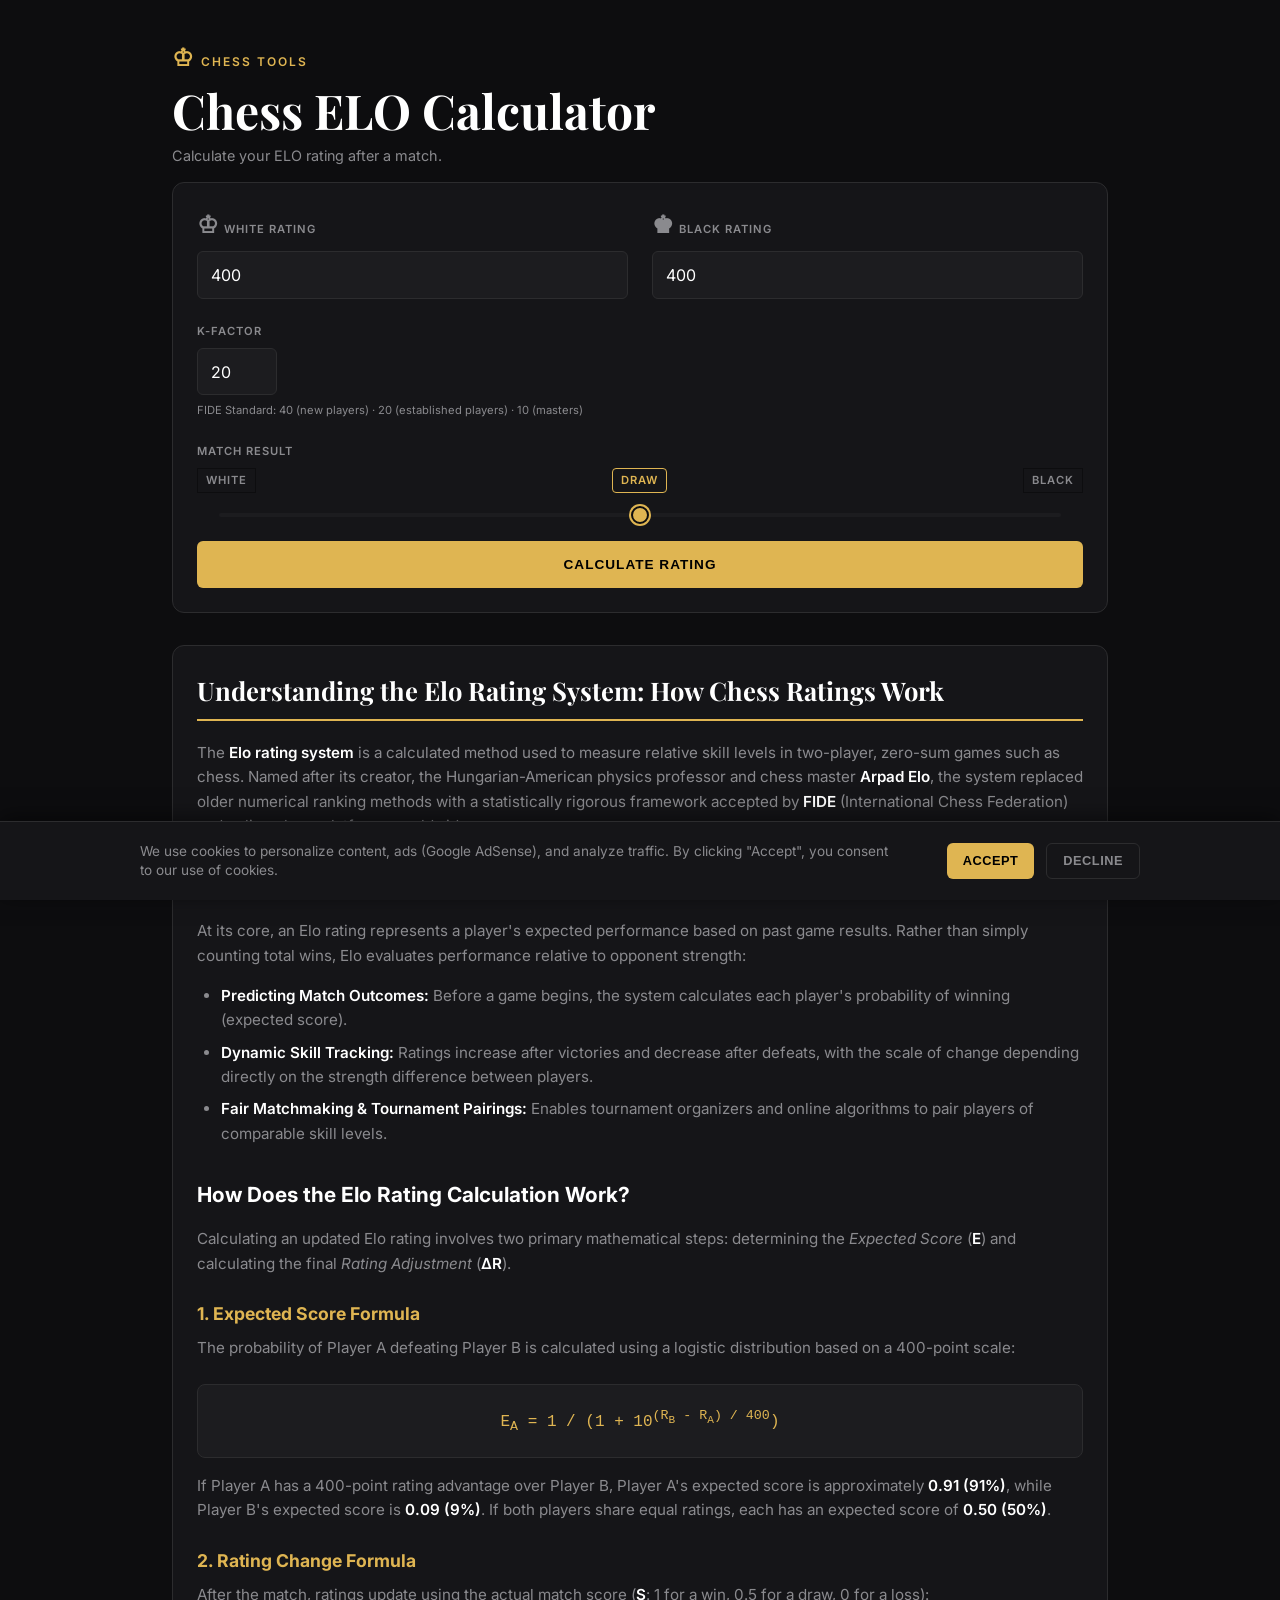
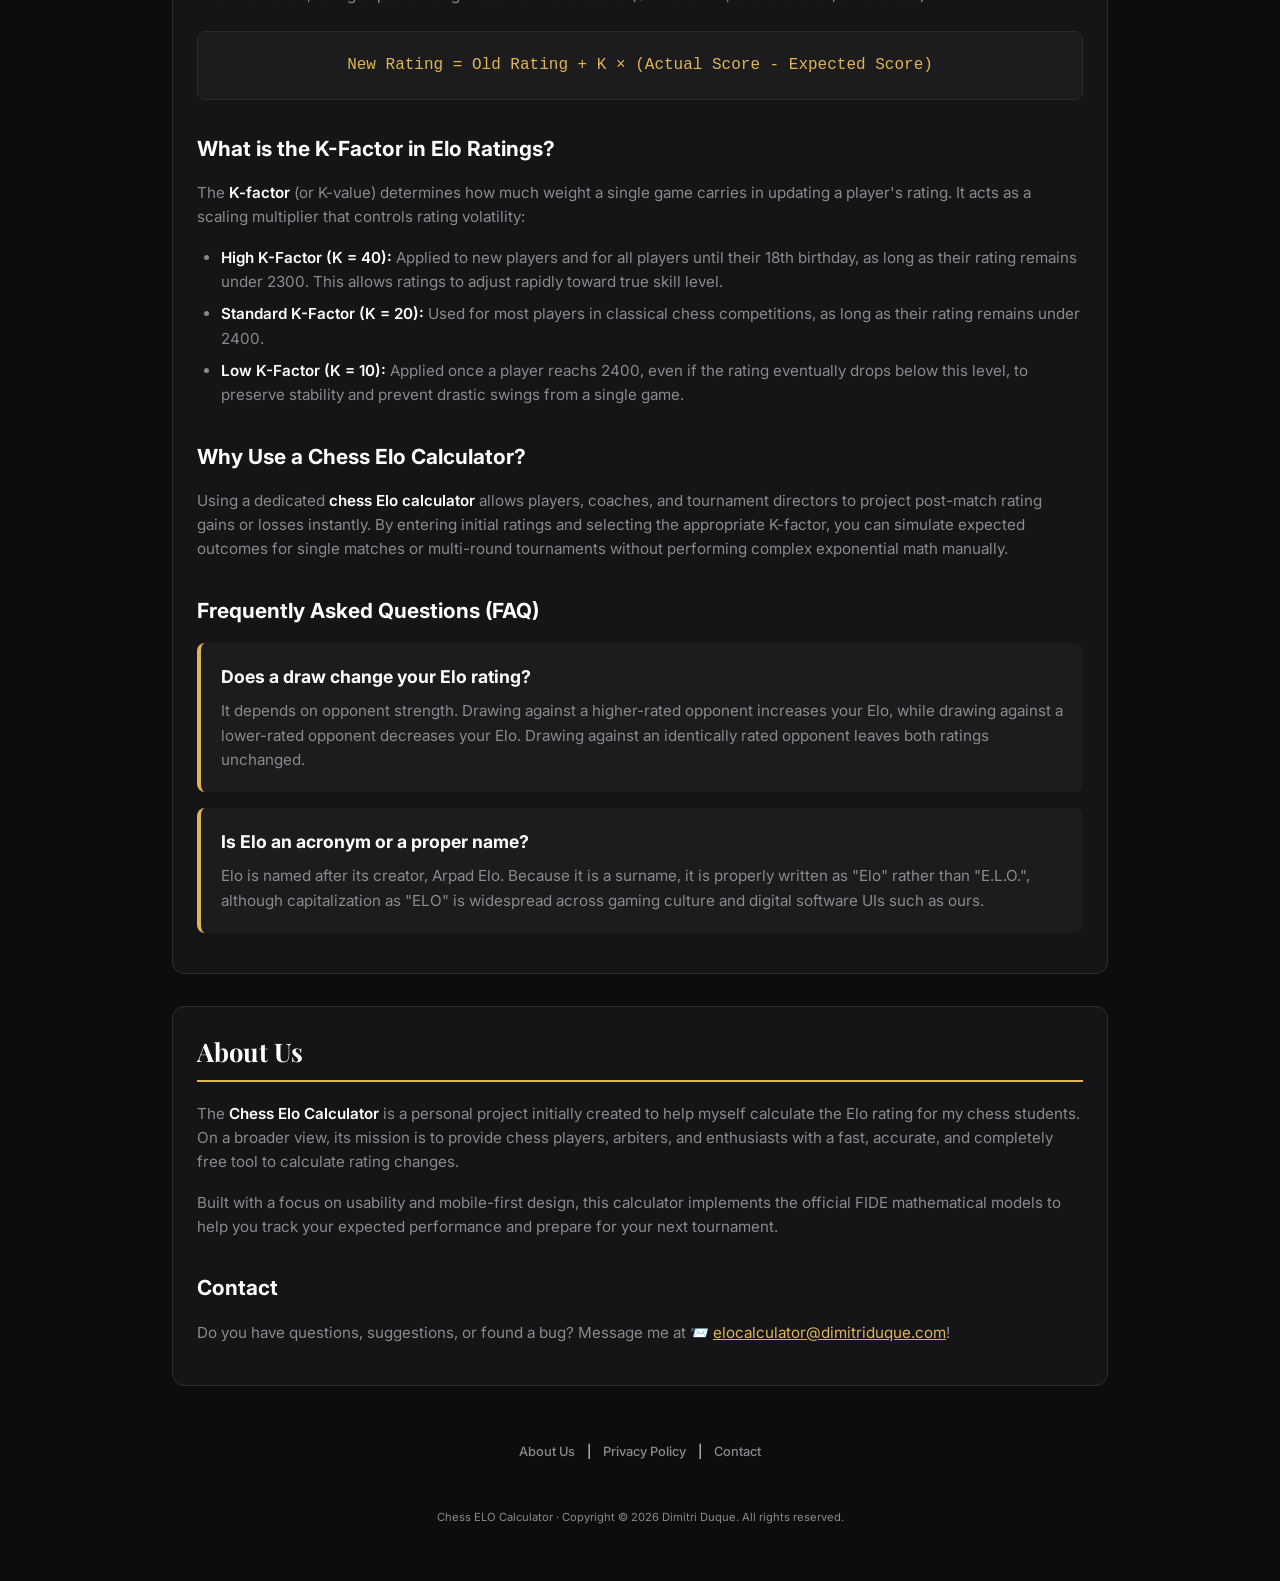
==== index.html @ 68e260f7 "Implementing icons." ====
<!DOCTYPE html>
<html lang="en">
<head>
    <!-- Google tag (gtag.js) -->
    <script async src="https://www.googletagmanager.com/gtag/js?id=G-EHJDP381RY"></script>
    <script>
    window.dataLayer = window.dataLayer || [];
    function gtag(){dataLayer.push(arguments);}
    gtag('js', new Date());

    gtag('config', 'G-EHJDP381RY');
    </script>
    <meta charset="UTF-8">
    <meta name="viewport" content="width=device-width, initial-scale=1.0">
    <meta name="theme-color" content="#dfb552">
    <!-- SEO Meta Tags -->
    <title>Chess Elo Calculator: Quickly Calculate Ratings & Expected Scores</title>
    <meta name="description" content="Calculate your chess Elo rating changes instantly. Simulate expected scores for White and Black using the FIDE K-factor formula. Fast, free, and mobile-friendly.">
    <meta name="keywords" content="elo calculator, chess elo calculator, chess rating calculator, fide elo calculator, k-factor calculator, expected score chess, arpad elo formula">
    <!-- JSON-LD Structured Data for SoftwareApplication -->
    <script type="application/ld+json">
        {
            "@context": "https://schema.org",
            "@type": "SoftwareApplication",
            "name": "Chess Elo Calculator",
            "operatingSystem": "Web, All",
            "applicationCategory": "WebApplication",
            "description": "Calculate your chess Elo rating changes instantly. Simulate expected scores for White and Black using the FIDE K-factor formula.",
            "offers": {
                "@type": "Offer",
                "price": "0.00",
                "priceCurrency": "USD"
            },
            "author": {
                "@type": "Person",
                "name": "Dimitri Duque"
            }
        }
    </script>
    <!-- Importando fontes para o design -->
    <link rel="preconnect" href="https://fonts.googleapis.com">
    <link rel="preconnect" href="https://fonts.gstatic.com" crossorigin>
    <link rel="icon" type="image/png" sizes="96x96" href="icons/favicon-96x96.png">
    <link rel="icon" href="icons/favicon.ico">
    <link rel="apple-touch-icon" href="icons/apple-touch-icon.png">
    <link rel="manifest" href="/manifest.json">
    <!-- Link para o CSS externo -->
    <link rel="stylesheet" href="style.css">
    <script async src="https://pagead2.googlesyndication.com/pagead/js/adsbygoogle.js?client=ca-pub-1993836042232687" crossorigin="anonymous"></script>
</head>
<body>

    <div class="page-wrapper">

        <div class="content-wrapper">
            <main class="main-content">
                <!-- Header Section -->
                <header class="page-header">
                    <p class="subtitle"><span class="chess-piece">♔</span> CHESS TOOLS</p>
                    <h1 class="title">Chess ELO Calculator</h1>
                    <p class="description">Calculate your ELO rating after a match.</p>
                </header>

                <!-- Calculator Form Card -->
                
                <form class="card calculator-card">
                    <div class="form-row ratings-row">
                        <div class="form-group">
                            <label for="white-rating"><span class="chess-piece">♔</span> WHITE RATING</label>
                            <input type="number" id="white-rating" value="400">
                        </div>
                        <div class="form-group">
                            <label for="black-rating"><span class="chess-piece">♚</span> BLACK RATING</label>
                            <input type="number" id="black-rating" value="400">
                        </div>
                    </div>

                    <div class="form-group k-factor-group">
                        <label for="k-factor">K-FACTOR</label>
                        <input type="number" id="k-factor" value="20" class="input-small">
                        <p class="helper-text">FIDE Standard: 40 (new players) · 20 (established players) · 10 (masters)</p>
                    </div>

                    <div class="form-group match-result-group">
                        <label>MATCH RESULT</label>
                        <div class="result-labels">
                            <span>WHITE</span>
                            <span class="active">DRAW</span>
                            <span>BLACK</span>
                        </div>
                        <!-- Range slider simulando os 3 estados (-1, 0, 1) -->
                        <input type="range" min="-1" max="1" value="0" class="result-slider" id="match-result">
                    </div>

                    <button type="submit" class="btn-calculate">CALCULATE RATING</button>
                </form>
                

                <!-- Results Card -->
                <section class="card results-card hidden">
                    <h2 class="card-title">RESULTS</h2>
                    
                    <div class="result-row white-result">
                        <span class="player-name"><span class="chess-piece">♔</span> White</span>
                        <span class="score-calc"></span>
                    </div>

                    <div class="result-row black-result">
                        <span class="player-name"><span class="chess-piece">♚</span> Black</span>
                        <span class="score-calc"></span>
                    </div>

                    <div class="results-footer">
                        
                    </div>
                </section>

                <section class="info" id="about-elo">
                    <h2>Understanding the Elo Rating System: How Chess Ratings Work</h2>
                    <p>
                        The <strong>Elo rating system</strong> is a calculated method used to measure relative skill levels in two-player, zero-sum games such as chess. Named after its creator, the Hungarian-American physics professor and chess master <strong>Arpad Elo</strong>, the system replaced older numerical ranking methods with a statistically rigorous framework accepted by <strong>FIDE</strong> (International Chess Federation) and online chess platforms worldwide.
                    </p>

                    <h3>What is the Elo Rating System Used For?</h3>
                    <p>
                        At its core, an Elo rating represents a player's expected performance based on past game results. Rather than simply counting total wins, Elo evaluates performance relative to opponent strength:
                    </p>
                    <ul>
                        <li><strong>Predicting Match Outcomes:</strong> Before a game begins, the system calculates each player's probability of winning (expected score).</li>
                        <li><strong>Dynamic Skill Tracking:</strong> Ratings increase after victories and decrease after defeats, with the scale of change depending directly on the strength difference between players.</li>
                        <li><strong>Fair Matchmaking & Tournament Pairings:</strong> Enables tournament organizers and online algorithms to pair players of comparable skill levels.</li>
                    </ul>

                    <h3>How Does the Elo Rating Calculation Work?</h3>
                    <p>
                        Calculating an updated Elo rating involves two primary mathematical steps: determining the <em>Expected Score</em> (<strong>E</strong>) and calculating the final <em>Rating Adjustment</em> (<strong>&Delta;R</strong>).
                    </p>
                    
                    <h4>1. Expected Score Formula</h4>
                    <p>
                        The probability of Player A defeating Player B is calculated using a logistic distribution based on a 400-point scale:
                    </p>
                    <p class="formula-block">
                        <code>E<sub>A</sub> = 1 / (1 + 10<sup>(R<sub>B</sub> - R<sub>A</sub>) / 400</sup>)</code>
                    </p>
                    <p>
                        If Player A has a 400-point rating advantage over Player B, Player A's expected score is approximately <strong>0.91 (91%)</strong>, while Player B's expected score is <strong>0.09 (9%)</strong>. If both players share equal ratings, each has an expected score of <strong>0.50 (50%)</strong>.
                    </p>

                    <h4>2. Rating Change Formula</h4>
                    <p>
                        After the match, ratings update using the actual match score (<strong>S</strong>: 1 for a win, 0.5 for a draw, 0 for a loss):
                    </p>
                    <p class="formula-block">
                        <code>New Rating = Old Rating + K &times; (Actual Score - Expected Score)</code>
                    </p>

                    <h3>What is the K-Factor in Elo Ratings?</h3>
                    <p>
                        The <strong>K-factor</strong> (or K-value) determines how much weight a single game carries in updating a player's rating. It acts as a scaling multiplier that controls rating volatility:
                    </p>
                    <ul>
                        <li><strong>High K-Factor (K = 40):</strong> Applied to new players and for all players until their 18th birthday, as long as their rating remains under 2300. This allows ratings to adjust rapidly toward true skill level.</li>
                        <li><strong>Standard K-Factor (K = 20):</strong> Used for most players in classical chess competitions, as long as their rating remains under 2400.</li>
                        <li><strong>Low K-Factor (K = 10):</strong> Applied once a player reachs 2400, even if the rating eventually drops below this level, to preserve stability and prevent drastic swings from a single game.</li>
                    </ul>

                    <h3>Why Use a Chess Elo Calculator?</h3>
                    <p>
                        Using a dedicated <strong>chess Elo calculator</strong> allows players, coaches, and tournament directors to project post-match rating gains or losses instantly. By entering initial ratings and selecting the appropriate K-factor, you can simulate expected outcomes for single matches or multi-round tournaments without performing complex exponential math manually.
                    </p>

                    <h3>Frequently Asked Questions (FAQ)</h3>
                    <div class="faq-item">
                        <h4>Does a draw change your Elo rating?</h4>
                        <p>
                        It depends on opponent strength. Drawing against a higher-rated opponent increases your Elo, while drawing against a lower-rated opponent decreases your Elo. Drawing against an identically rated opponent leaves both ratings unchanged.
                        </p>
                    </div>
                    <div class="faq-item">
                        <h4>Is Elo an acronym or a proper name?</h4>
                        <p>
                        Elo is named after its creator, Arpad Elo. Because it is a surname, it is properly written as "Elo" rather than "E.L.O.", although capitalization as "ELO" is widespread across gaming culture and digital software UIs such as ours.
                        </p>
                    </div>
                </section>

                <!-- About Us Section -->
                <section class="info" id="about-us">
                    <h2>About Us</h2>
                    <p>The <strong>Chess Elo Calculator</strong> is a personal project initially created to help myself calculate the Elo rating for my chess students. On a broader view, its mission is to provide chess players, arbiters, and enthusiasts with a fast, accurate, and completely free tool to calculate rating changes.</p>
                    <p>Built with a focus on usability and mobile-first design, this calculator implements the official FIDE mathematical models to help you track your expected performance and prepare for your next tournament.</p>
                    <h3 id="contact">Contact</h3>
                    <p class="description">Do you have questions, suggestions, or found a bug? Message me at &#128232 <a href="mailto:elocalculator@dimitriduque.com">elocalculator@dimitriduque.com</a>!</p>
                </section>

            </main>
            
        </div>


        <div class="footer-links">
            <a href="#about-us">About Us</a> | 
            <a href="privacy.html">Privacy Policy</a> |
            <a href="#contact">Contact</a>
        </div>
        
        <div class="footer-text">
            Chess ELO Calculator · Copyright © 2026 Dimitri Duque. All rights reserved.
        </div>
    </div>
    <script src="elo.js"></script>
    <script src="script.js"></script>
    <!-- Cookie Consent Banner -->
    <div id="cookie-banner" class="cookie-banner hidden">
        <div class="cookie-content">
            <p>We use cookies to personalize content, ads (Google AdSense), and analyze traffic. By clicking "Accept", you consent to our use of cookies.</p>
            <div class="cookie-buttons">
                <button id="accept-cookies" class="btn-cookie btn-accept">Accept</button>
                <button id="decline-cookies" class="btn-cookie btn-decline">Decline</button>
            </div>
        </div>
    </div>

</body>
</html>
---- style.css ----
/* Importando as fontes */
@import url('https://fonts.googleapis.com/css2?family=Inter:wght@400;500;600;700&family=Playfair+Display:wght@600;700&display=swap');

/* Variáveis de Cores (Ajustadas para a tela mobile) */
:root {
    --bg-color: #0d0d0f;
    --card-bg: #151518;
    --input-bg: #1c1c1f;
    --text-primary: #ffffff;
    --text-secondary: #8a8a8e;
    --accent-color: #dfb552;
    --positive-color: #34c759; /* Verde estilo iOS */
    --negative-color: #ff3b30; /* Vermelho estilo iOS */
    --border-color: #2c2c2e;
}

/* Reset Base */
* {
    margin: 0;
    padding: 0;
    box-sizing: border-box; /* Garante que padding e bordas não aumentem a largura real */
}

body {
    background-color: var(--bg-color);
    color: var(--text-primary);
    font-family: 'Inter', sans-serif;
    line-height: 1.5;
    -webkit-font-smoothing: antialiased;
    overflow-x: hidden; /* Corta qualquer resquício de rolagem horizontal acidental */
}

/* Container Principal (Mobile) */
.page-wrapper {
    width: 100%;
    padding: 1.5rem 1rem;
    display: flex;
    flex-direction: column;
    gap: 1.5rem;
}

/* Elementos-padrão */

a {
    transition: color 0.2s;
}

.chess-piece, .unicode-symbol {
    font-size: x-large;
}

/* Ocultar elementos e contêineres de Desktop */
.sidebar, .mobile-hide, .desktop-only, .hidden {
    display: none !important;
}

/*

.ad-banner {
    border: 1px dashed var(--border-color);
    background-color: #121214;
    color: var(--text-secondary);
    display: flex;
    align-items: center;
    justify-content: center;
    font-size: 0.7rem;
    letter-spacing: 1px;
    text-transform: uppercase;
    border-radius: 4px;
    width: 100%;
}

.ad-top, .ad-bottom { height: 100px; }
.ad-side { height: 570px; }

*/

/* Cabeçalho */
.page-header {
    margin-bottom: 0.5rem;
}

.subtitle {
    color: var(--accent-color);
    font-size: 0.75rem;
    font-weight: 600;
    letter-spacing: 2px;
    text-transform: uppercase;
    margin-bottom: 0.5rem;
}

.title {
    font-family: 'Playfair Display', serif;
    font-size: 2.2rem;
    font-weight: 700;
    margin-bottom: 0.25rem;
    line-height: 1.1;
}

.description {
    color: var(--text-secondary);
    font-size: 0.9rem;
}

/* Cartões */
.card {
    background-color: var(--card-bg);
    border: 1px solid var(--border-color);
    border-radius: 12px;
    padding: 1.25rem;
    display: flex;
    flex-direction: column;
    gap: 1.5rem;
    margin-top: 1rem;
}

/* Formulário e Inputs (Garantindo que fiquem lado a lado sem vazar) */
.form-row {
    display: flex;
    gap: 1rem;
    width: 100%;
}

.form-group {
    display: flex;
    flex-direction: column;
    flex: 1; 
    min-width: 0; /* Propriedade mágica que impede quebra de layout no flexbox */
}

label {
    font-size: 0.7rem;
    color: var(--text-secondary);
    letter-spacing: 1px;
    text-transform: uppercase;
    margin-bottom: 0.5rem;
    font-weight: 600;
}

input[type="number"] {
    background-color: var(--input-bg);
    border: 1px solid var(--border-color);
    color: var(--text-primary);
    padding: 0.8rem;
    border-radius: 6px;
    font-family: 'Inter', sans-serif;
    font-size: 1rem;
    outline: none;
    width: 100%;
    -webkit-appearance: none;
    appearance: none;
}

input[type="number"]:focus {
    border-color: var(--accent-color);
}

.input-small {
    width: 80px !important; /* Campo menor para o K-Factor */
}

.helper-text {
    font-size: 0.7rem;
    color: var(--text-secondary);
    margin-top: 0.5rem;
    line-height: 1.4;
}

/* Match Result (Slider e Labels) */
.result-labels {
    display: flex;
    justify-content: space-between;
    font-size: 0.7rem;
    color: var(--text-secondary);
    margin-bottom: 0.75rem;
    letter-spacing: 1px;
    font-weight: 600;
}

.result-labels span {
    padding: 0.2rem 0.5rem;
    border: 1px solid var(--bg-color);
}

.result-labels .active {
    color: var(--accent-color);
    border: 1px solid var(--accent-color);
    border-radius: 4px;
}

.result-slider {
    -webkit-appearance: none;
    appearance: none;
    width: 95%;
    height: 4px;
    background: var(--input-bg);
    border-radius: 2px;
    outline: none;
    margin: 0.5rem auto auto;
}

.result-slider::-webkit-slider-thumb {
    -webkit-appearance: none;
    appearance: none;
    width: 18px;
    height: 18px;
    border-radius: 50%;
    background: var(--accent-color);
    cursor: pointer;
    border: 2px solid var(--bg-color);
    box-shadow: 0 0 0 2px var(--accent-color);
}

/* Botão Calculate */
.btn-calculate {
    width: 100%;
    background-color: var(--accent-color);
    color: #000; /* Texto escuro com fundo amarelo p/ contraste */
    border: none;
    padding: 1rem;
    font-size: 0.85rem;
    font-weight: 700;
    letter-spacing: 1px;
    text-transform: uppercase;
    border-radius: 6px;
    cursor: pointer;
}

/* Bloco de Resultados */
.results-card {
    gap: 1rem;
}

.card-title {
    font-size: 0.75rem;
    color: var(--accent-color);
    letter-spacing: 2px;
    text-transform: uppercase;
    margin-bottom: 0.5rem;
    font-weight: 700;
}

.result-row {
    display: flex;
    justify-content: space-between;
    align-items: center;
    background-color: var(--input-bg);
    padding: 1rem;
    border-radius: 6px;
    border: 1px solid var(--border-color);
}

.player-name {
    font-weight: 600;
    font-size: 0.9rem;
}

.score-calc {
    font-family: monospace;
    font-size: 1rem;
}

.positive { color: var(--positive-color); }
.negative { color: var(--negative-color); }

.results-footer {
    font-size: 0.75rem;
    color: var(--text-secondary);
}

/* ==========================================================================
   SEO & Educational Content Section Styles (Mobile-First)
   ========================================================================== */

/* 1. ESTILOS BASE (Mobile - aplicados a todas as telas por padrão) */
.info {
    background-color: var(--card-bg);
    color: var(--text-primary);
    padding: 1.5rem; /* Espaçamento menor no celular */
    border-radius: 12px;
    margin-top: 2rem;
    margin-bottom: 2rem;
    border: 1px solid var(--border-color);
    line-height: 1.6;
}

.info h2 {
    color: var(--text-primary);
    font-family: 'Playfair Display', serif;
    font-size: 1.6rem;
    margin-bottom: 1.25rem;
    padding-bottom: 0.5rem;
    border-bottom: 2px solid var(--accent-color);
}

.info h3 {
    color: var(--text-primary);
    font-size: 1.3rem;
    margin-top: 2rem;
    margin-bottom: 1rem;
}

.info h4 {
    color: var(--accent-color);
    font-size: 1.1rem;
    margin-top: 1.5rem;
    margin-bottom: 0.5rem;
}

.info p {
    color: var(--text-secondary);
    margin-bottom: 1rem;
    font-size: 0.95rem;
}

.info strong {
    color: var(--text-primary);
    font-weight: 600;
}

.info ul {
    color: var(--text-secondary);
    margin-bottom: 1.5rem;
    padding-left: 1.5rem;
}

.info li {
    margin-bottom: 0.5rem;
    font-size: 0.95rem;
}

.info a {
    color: var(--accent-color);
}

.info a:hover {
    color: var(--text-primary);
}

.formula-block {
    background-color: var(--input-bg);
    padding: 1.25rem;
    border-radius: 8px;
    text-align: center;
    border: 1px solid var(--border-color);
    margin: 1.5rem 0;
    overflow-x: auto; /* Evita estouro horizontal em celulares */
}

.formula-block code {
    font-family: monospace;
    color: var(--accent-color);
    font-size: 1rem;
    white-space: nowrap;
}

.faq-item {
    background-color: var(--input-bg);
    padding: 1.25rem;
    border-radius: 8px;
    margin-bottom: 1rem;
    border-left: 4px solid var(--accent-color);
}

.faq-item h4 {
    margin-top: 0;
    color: var(--text-primary);
}

.faq-item p {
    margin-bottom: 0;
    color: var(--text-secondary);
}

/* Links do Footer */
.footer-links {
    text-align: center;
    font-size: 0.8rem;
    margin-bottom: 0.5rem;
}

.footer-links a {
    color: var(--text-secondary);
    text-decoration: none;
    margin: 0 0.5rem;
    transition: color 0.2s;
    font-weight: 500;
}

.footer-links a:hover {
    color: var(--accent-color);
}

.footer-text {
    text-align: center;
    color: var(--text-secondary);
    font-size: 0.7rem;
    padding: 1rem 0;
}

/* ==========================================================================
   Cookie Consent Banner
   ========================================================================== */

.cookie-banner {
    position: fixed;
    bottom: 0;
    left: 0;
    width: 100%;
    background-color: var(--card-bg);
    border-top: 1px solid var(--border-color);
    padding: 1.25rem 1rem;
    box-shadow: 0 -4px 20px rgba(0, 0, 0, 0.5);
    z-index: 9999;
}

.cookie-content {
    max-width: 1000px;
    margin: 0 auto;
    display: flex;
    flex-direction: column;
    gap: 1rem;
}

.cookie-content p {
    font-size: 0.85rem;
    color: var(--text-secondary);
    line-height: 1.4;
}

.cookie-buttons {
    display: flex;
    gap: 0.75rem;
}

.btn-cookie {
    flex: 1;
    padding: 0.6rem 1rem;
    font-size: 0.8rem;
    font-weight: 700;
    border-radius: 6px;
    cursor: pointer;
    text-transform: uppercase;
    letter-spacing: 0.5px;
    transition: opacity 0.2s;
}

.btn-cookie:hover {
    opacity: 0.9;
}

.btn-accept {
    background-color: var(--accent-color);
    color: #000;
    border: none;
}

.btn-decline {
    background-color: transparent;
    color: var(--text-secondary);
    border: 1px solid var(--border-color);
}

/* --- RESPONSIVIDADE PARA DESKTOP (Telas >= 768px) --- */
@media (min-width: 768px) {
    /* Centraliza a aplicação e define uma largura máxima */
    .page-wrapper {
        max-width: 1000px;
        margin: 0 auto; 
        padding: 2.5rem 2rem;
    }

    /* Ativa o layout de duas colunas (Conteúdo + Sidebar) */
    .content-wrapper {
        display: flex;
        flex-direction: row;
        gap: 2rem;
        align-items: flex-start;
    }

    .main-content {
        flex: 1; /* Permite que o conteúdo principal preencha o espaço restante */
    }

    /* Exibe a barra lateral com o anúncio 
    .sidebar {
        display: block !important;
        width: 160px;
        flex-shrink: 0;
    } */

    /* Alterna a visibilidade dos anúncios inferior/superior e rodapé 
    .mobile-hide {
        display: flex !important;
    }

    .desktop-hide {
        display: none !important;
    } */

    /* Ajustes visuais para melhorar o espaçamento em telas grandes */
    .title {
        font-size: 3rem;
        margin-bottom: 0.5rem;
    }
    
    .card {
        padding: 1.5rem;
    }

    .form-row {
        gap: 1.5rem;
    }

    .cookie-content {
        flex-direction: row;
        align-items: center;
        justify-content: space-between;
    }

    .cookie-content p {
        margin-bottom: 0;
        padding-right: 2rem;
    }

    .cookie-buttons {
        flex-shrink: 0;
    }
}
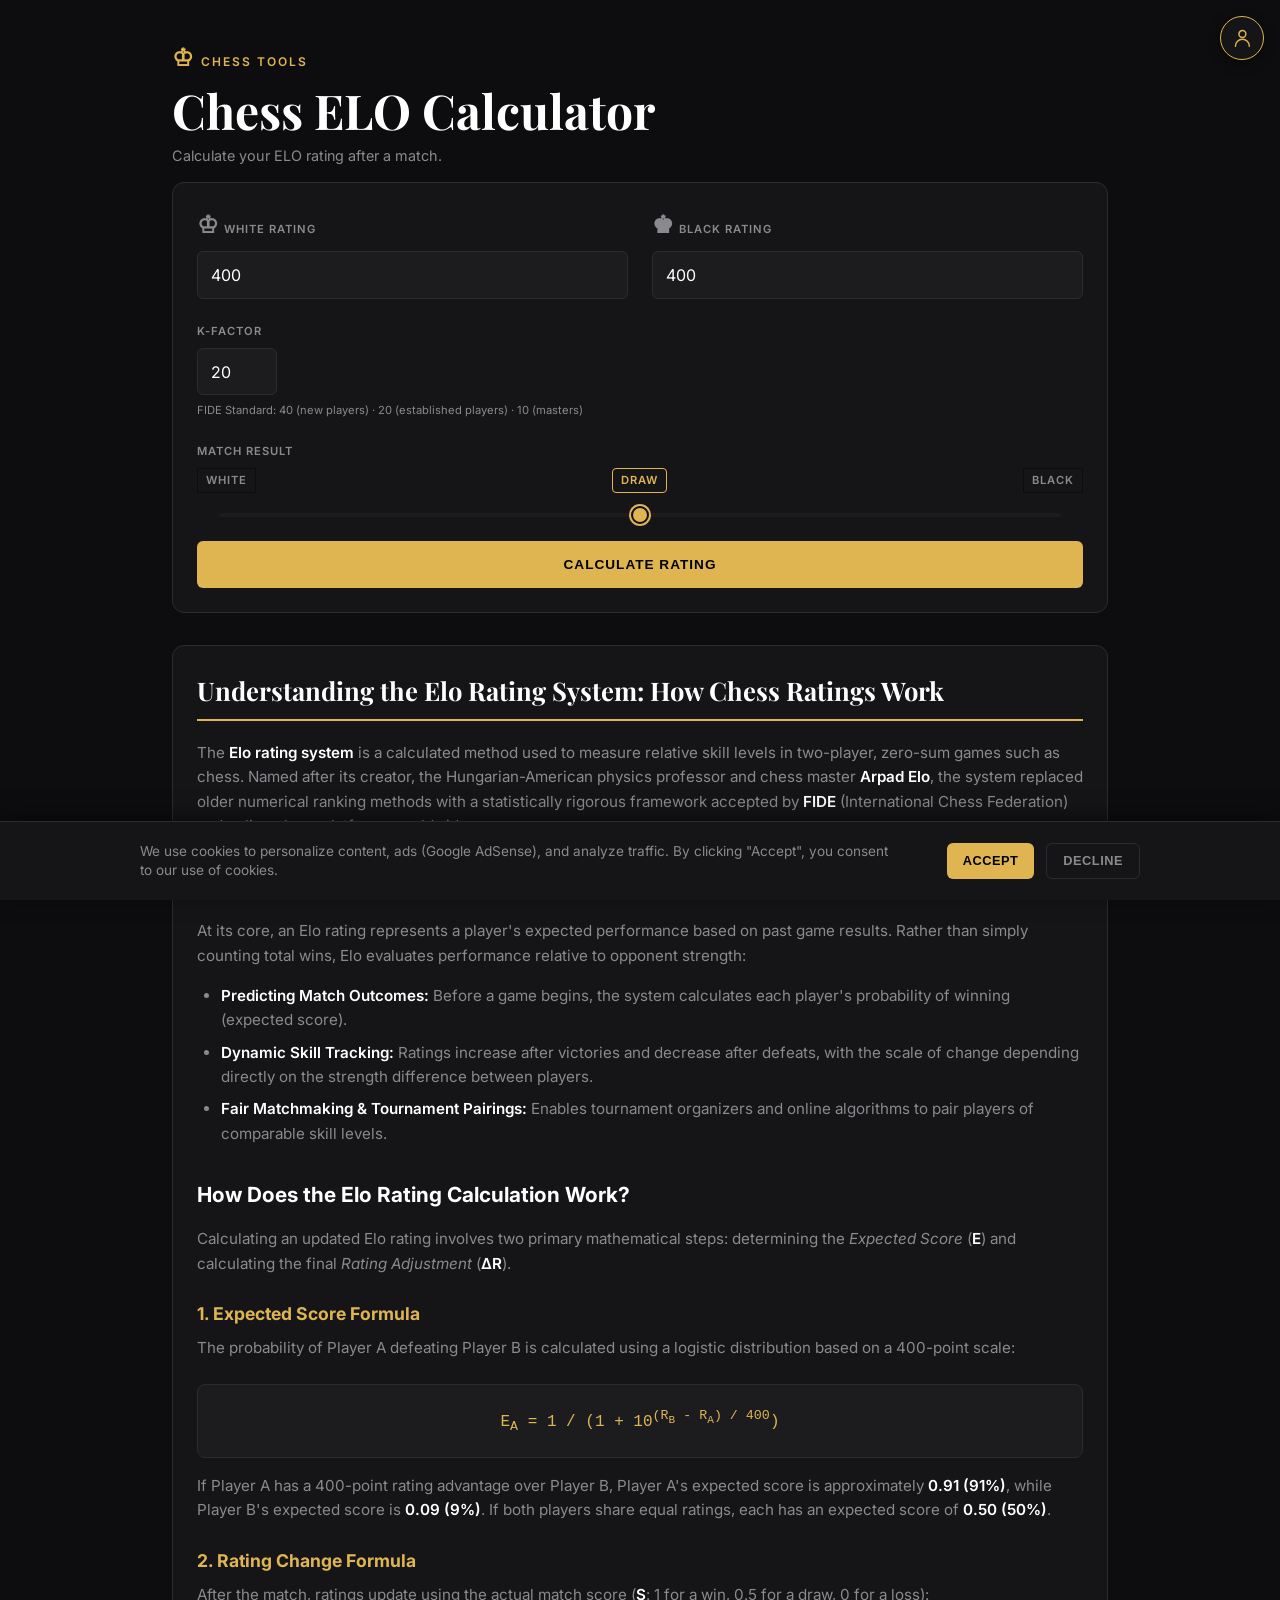
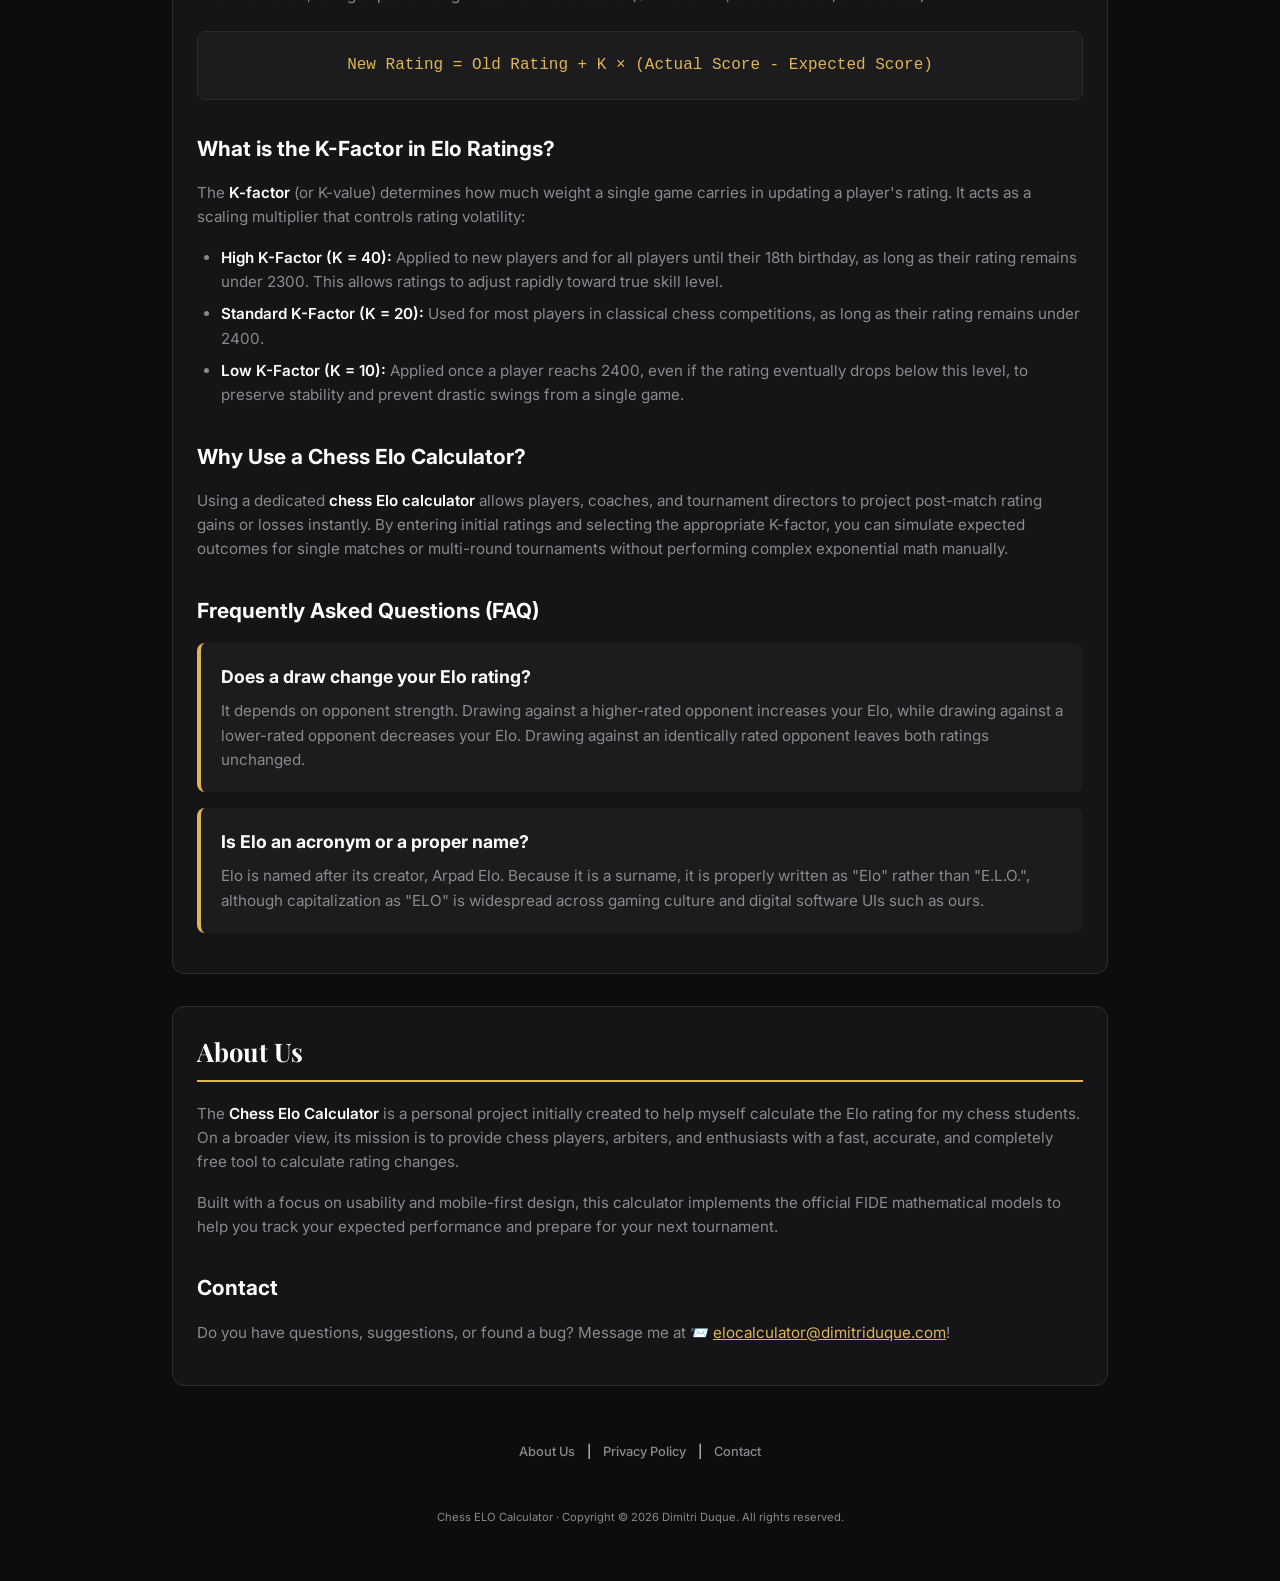
==== commit 05c1f260: "Starting implementation of new functions for the project. Updated index.html and style.css to reflec" ====
--- a/index.html
+++ b/index.html
@@ -1,54 +1,91 @@
 <!DOCTYPE html>
 <html lang="en">
 <head>
-    <!-- Google tag (gtag.js) -->
-    <script async src="https://www.googletagmanager.com/gtag/js?id=G-EHJDP381RY"></script>
+    <script async src="https://www.googletagmanager.com/gtag/js?id=G-EHJDP381RY"></script><!-- Google tag (gtag.js) -->
+    <script async src="https://pagead2.googlesyndication.com/pagead/js/adsbygoogle.js?client=ca-pub-1993836042232687" crossorigin="anonymous"></script>
     <script>
-    window.dataLayer = window.dataLayer || [];
-    function gtag(){dataLayer.push(arguments);}
-    gtag('js', new Date());
-
-    gtag('config', 'G-EHJDP381RY');
+        window.dataLayer = window.dataLayer || [];
+        function gtag(){dataLayer.push(arguments);}
+        gtag('js', new Date());
+
+        gtag('config', 'G-EHJDP381RY');
     </script>
     <meta charset="UTF-8">
     <meta name="viewport" content="width=device-width, initial-scale=1.0">
     <meta name="theme-color" content="#dfb552">
-    <!-- SEO Meta Tags -->
-    <title>Chess Elo Calculator: Quickly Calculate Ratings & Expected Scores</title>
     <meta name="description" content="Calculate your chess Elo rating changes instantly. Simulate expected scores for White and Black using the FIDE K-factor formula. Fast, free, and mobile-friendly.">
     <meta name="keywords" content="elo calculator, chess elo calculator, chess rating calculator, fide elo calculator, k-factor calculator, expected score chess, arpad elo formula">
-    <!-- JSON-LD Structured Data for SoftwareApplication -->
-    <script type="application/ld+json">
-        {
-            "@context": "https://schema.org",
-            "@type": "SoftwareApplication",
-            "name": "Chess Elo Calculator",
-            "operatingSystem": "Web, All",
-            "applicationCategory": "WebApplication",
-            "description": "Calculate your chess Elo rating changes instantly. Simulate expected scores for White and Black using the FIDE K-factor formula.",
-            "offers": {
-                "@type": "Offer",
-                "price": "0.00",
-                "priceCurrency": "USD"
-            },
-            "author": {
-                "@type": "Person",
-                "name": "Dimitri Duque"
-            }
-        }
-    </script>
-    <!-- Importando fontes para o design -->
+    <meta property="og:type" content="website">
+    <meta property="og:url" content="https://chesselocalculator.com/">
+    <meta property="og:title" content="Chess Elo Calculator: Quickly Calculate Ratings">
+    <meta property="og:description" content="Calculate your chess Elo rating changes instantly. Simulate expected scores for White and Black using the FIDE K-factor formula.">
+    <meta property="og:image" content="https://chesselocalculator.com/og-image.png">
+    <meta name="twitter:card" content="summary_large_image">
+    <meta property="twitter:url" content="https://chesselocalculator.com/">
+    <meta name="twitter:title" content="Chess Elo Calculator: Quickly Calculate Ratings">
+    <meta name="twitter:description" content="Calculate your chess Elo rating changes instantly. Simulate expected scores for White and Black using the FIDE K-factor formula.">
+    <meta name="twitter:image" content="https://chesselocalculator.com/og-image.png">
+    <title>Chess Elo Calculator: Quickly Calculate Ratings & Expected Scores</title>
     <link rel="preconnect" href="https://fonts.googleapis.com">
     <link rel="preconnect" href="https://fonts.gstatic.com" crossorigin>
     <link rel="icon" type="image/png" sizes="96x96" href="icons/favicon-96x96.png">
     <link rel="icon" href="icons/favicon.ico">
     <link rel="apple-touch-icon" href="icons/apple-touch-icon.png">
     <link rel="manifest" href="/manifest.json">
-    <!-- Link para o CSS externo -->
     <link rel="stylesheet" href="style.css">
-    <script async src="https://pagead2.googlesyndication.com/pagead/js/adsbygoogle.js?client=ca-pub-1993836042232687" crossorigin="anonymous"></script>
+    <script type="application/ld+json">
+        {
+            "@context": "https://schema.org",
+            "@graph": [
+                {
+                    "@type": "SoftwareApplication",
+                    "name": "Chess Elo Calculator",
+                    "operatingSystem": "Web, All",
+                    "applicationCategory": "WebApplication",
+                    "description": "Calculate your chess Elo rating changes instantly. Simulate expected scores for White and Black using the FIDE K-factor formula.",
+                    "offers": {
+                        "@type": "Offer",
+                        "price": "0.00",
+                        "priceCurrency": "USD"
+                    },
+                    "author": {
+                        "@type": "Person",
+                        "name": "Dimitri Duque"
+                    }
+                },
+                {
+                    "@type": "FAQPage",
+                    "mainEntity": [
+                        {
+                            "@type": "Question",
+                            "name": "Does a draw change your Elo rating?",
+                            "acceptedAnswer": {
+                                "@type": "Answer",
+                                "text": "It depends on opponent strength. Drawing against a higher-rated opponent increases your Elo, while drawing against a lower-rated opponent decreases your Elo. Drawing against an identically rated opponent leaves both ratings unchanged."
+                            }
+                        },
+                        {
+                            "@type": "Question",
+                            "name": "Is Elo an acronym or a proper name?",
+                            "acceptedAnswer": {
+                                "@type": "Answer",
+                                "text": "Elo is named after its creator, Arpad Elo. Because it is a surname, it is properly written as \"Elo\" rather than \"E.L.O.\", although capitalization as \"ELO\" is widespread across gaming culture and digital software UIs such as ours."
+                            }
+                        }
+                    ]
+                }
+            ]
+        }
+    </script>
 </head>
 <body>
+
+    <button class="login-button" type="button" aria-label="Log in" title="Log in">
+        <svg viewBox="0 0 24 24" aria-hidden="true" focusable="false">
+            <path d="M20 21a8 8 0 0 0-16 0"></path>
+            <circle cx="12" cy="7" r="4"></circle>
+        </svg>
+    </button>
 
     <div class="page-wrapper">
 
--- a/style.css
+++ b/style.css
@@ -28,6 +28,49 @@
     line-height: 1.5;
     -webkit-font-smoothing: antialiased;
     overflow-x: hidden; /* Corta qualquer resquício de rolagem horizontal acidental */
+}
+
+/* Acesso à futura área de usuário */
+.login-button {
+    position: fixed;
+    top: 1rem;
+    right: 1rem;
+    z-index: 10;
+    width: 2.75rem;
+    height: 2.75rem;
+    display: inline-flex;
+    align-items: center;
+    justify-content: center;
+    padding: 0;
+    color: var(--accent-color);
+    background-color: var(--card-bg);
+    border: 1px solid var(--accent-color);
+    border-radius: 50%;
+    cursor: pointer;
+    box-shadow: 0 4px 14px rgba(0, 0, 0, 0.3);
+    transition: background-color 0.2s, color 0.2s, transform 0.2s, box-shadow 0.2s;
+}
+
+.login-button svg {
+    width: 1.3rem;
+    height: 1.3rem;
+    fill: none;
+    stroke: currentColor;
+    stroke-linecap: round;
+    stroke-linejoin: round;
+    stroke-width: 1.7;
+}
+
+.login-button:hover {
+    color: #000;
+    background-color: var(--accent-color);
+    transform: translateY(-1px);
+    box-shadow: 0 6px 18px rgba(223, 181, 82, 0.2);
+}
+
+.login-button:focus-visible {
+    outline: 2px solid var(--text-primary);
+    outline-offset: 3px;
 }
 
 /* Container Principal (Mobile) */
@@ -526,4 +569,4 @@
     .cookie-buttons {
         flex-shrink: 0;
     }
-}+}
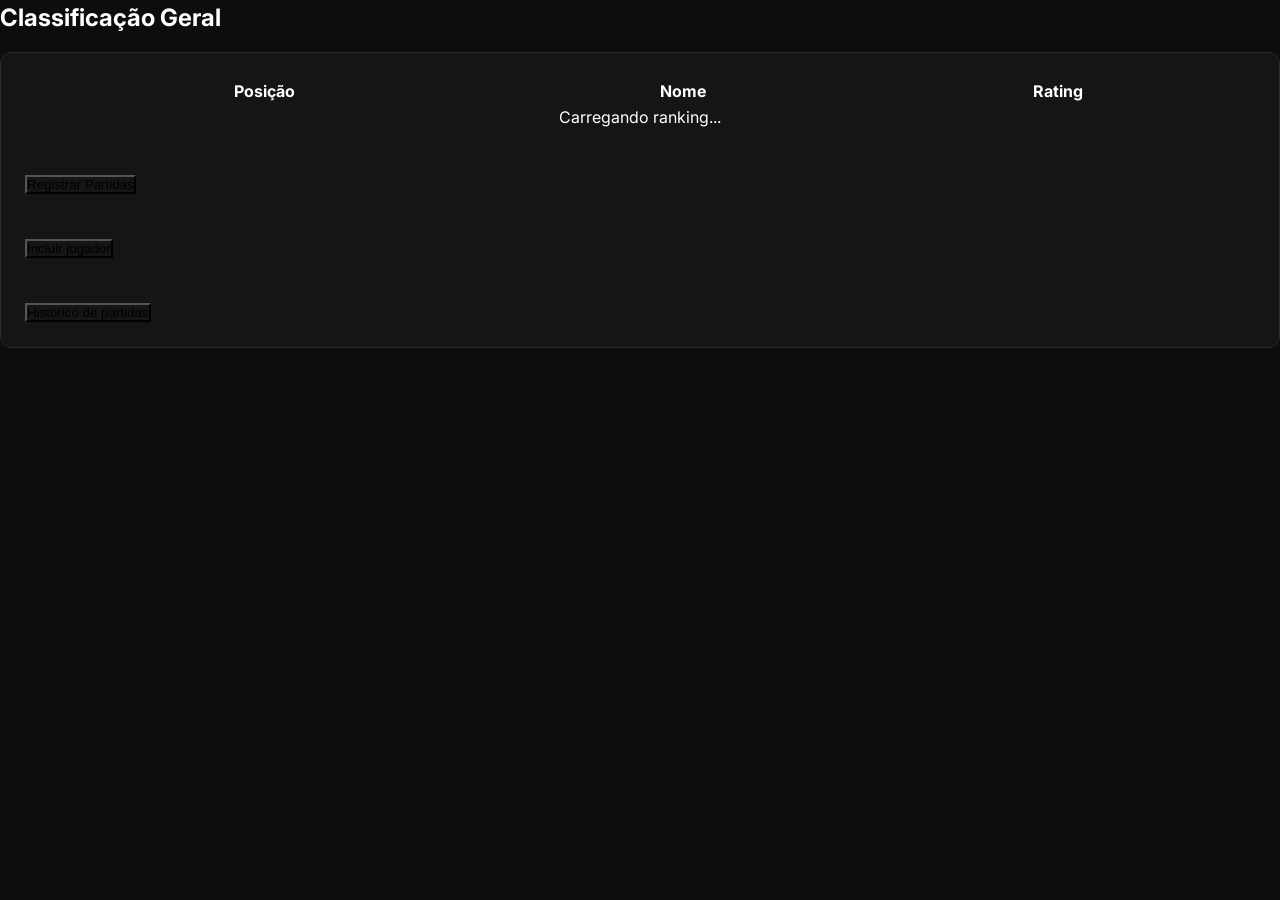
==== commit ca20171e: "Add button to include new player in index.html" ====
--- a/index.html
+++ b/index.html
@@ -1,263 +1,43 @@
 <!DOCTYPE html>
-<html lang="en">
+<html lang="pt-BR">
 <head>
-    <script async src="https://www.googletagmanager.com/gtag/js?id=G-EHJDP381RY"></script><!-- Google tag (gtag.js) -->
-    <script async src="https://pagead2.googlesyndication.com/pagead/js/adsbygoogle.js?client=ca-pub-1993836042232687" crossorigin="anonymous"></script>
-    <script>
-        window.dataLayer = window.dataLayer || [];
-        function gtag(){dataLayer.push(arguments);}
-        gtag('js', new Date());
-
-        gtag('config', 'G-EHJDP381RY');
-    </script>
     <meta charset="UTF-8">
     <meta name="viewport" content="width=device-width, initial-scale=1.0">
-    <meta name="theme-color" content="#dfb552">
-    <meta name="description" content="Calculate your chess Elo rating changes instantly. Simulate expected scores for White and Black using the FIDE K-factor formula. Fast, free, and mobile-friendly.">
-    <meta name="keywords" content="elo calculator, chess elo calculator, chess rating calculator, fide elo calculator, k-factor calculator, expected score chess, arpad elo formula">
-    <meta property="og:type" content="website">
-    <meta property="og:url" content="https://chesselocalculator.com/">
-    <meta property="og:title" content="Chess Elo Calculator: Quickly Calculate Ratings">
-    <meta property="og:description" content="Calculate your chess Elo rating changes instantly. Simulate expected scores for White and Black using the FIDE K-factor formula.">
-    <meta property="og:image" content="https://chesselocalculator.com/og-image.png">
-    <meta name="twitter:card" content="summary_large_image">
-    <meta property="twitter:url" content="https://chesselocalculator.com/">
-    <meta name="twitter:title" content="Chess Elo Calculator: Quickly Calculate Ratings">
-    <meta name="twitter:description" content="Calculate your chess Elo rating changes instantly. Simulate expected scores for White and Black using the FIDE K-factor formula.">
-    <meta name="twitter:image" content="https://chesselocalculator.com/og-image.png">
-    <title>Chess Elo Calculator: Quickly Calculate Ratings & Expected Scores</title>
-    <link rel="preconnect" href="https://fonts.googleapis.com">
-    <link rel="preconnect" href="https://fonts.gstatic.com" crossorigin>
-    <link rel="icon" type="image/png" sizes="96x96" href="icons/favicon-96x96.png">
-    <link rel="icon" href="icons/favicon.ico">
-    <link rel="apple-touch-icon" href="icons/apple-touch-icon.png">
-    <link rel="manifest" href="/manifest.json">
+    <title>Ranking de Xadrez - Classificação</title>
     <link rel="stylesheet" href="style.css">
-    <script type="application/ld+json">
-        {
-            "@context": "https://schema.org",
-            "@graph": [
-                {
-                    "@type": "SoftwareApplication",
-                    "name": "Chess Elo Calculator",
-                    "operatingSystem": "Web, All",
-                    "applicationCategory": "WebApplication",
-                    "description": "Calculate your chess Elo rating changes instantly. Simulate expected scores for White and Black using the FIDE K-factor formula.",
-                    "offers": {
-                        "@type": "Offer",
-                        "price": "0.00",
-                        "priceCurrency": "USD"
-                    },
-                    "author": {
-                        "@type": "Person",
-                        "name": "Dimitri Duque"
-                    }
-                },
-                {
-                    "@type": "FAQPage",
-                    "mainEntity": [
-                        {
-                            "@type": "Question",
-                            "name": "Does a draw change your Elo rating?",
-                            "acceptedAnswer": {
-                                "@type": "Answer",
-                                "text": "It depends on opponent strength. Drawing against a higher-rated opponent increases your Elo, while drawing against a lower-rated opponent decreases your Elo. Drawing against an identically rated opponent leaves both ratings unchanged."
-                            }
-                        },
-                        {
-                            "@type": "Question",
-                            "name": "Is Elo an acronym or a proper name?",
-                            "acceptedAnswer": {
-                                "@type": "Answer",
-                                "text": "Elo is named after its creator, Arpad Elo. Because it is a surname, it is properly written as \"Elo\" rather than \"E.L.O.\", although capitalization as \"ELO\" is widespread across gaming culture and digital software UIs such as ours."
-                            }
-                        }
-                    ]
-                }
-            ]
-        }
-    </script>
 </head>
 <body>
 
-    <button class="login-button" type="button" aria-label="Log in" title="Log in">
-        <svg viewBox="0 0 24 24" aria-hidden="true" focusable="false">
-            <path d="M20 21a8 8 0 0 0-16 0"></path>
-            <circle cx="12" cy="7" r="4"></circle>
-        </svg>
-    </button>
+    <h2>Classificação Geral</h2>
+    
+    <div class="card">
+        <table id="tabelaRanking">
+            <thead>
+                <tr>
+                    <th>Posição</th>
+                    <th>Nome</th>
+                    <th>Rating</th>
+                </tr>
+            </thead>
+            <tbody>
+                <tr>
+                    <td colspan="3" style="text-align: center;">Carregando ranking...</td>
+                </tr>
+            </tbody>
+        </table>
 
-    <div class="page-wrapper">
-
-        <div class="content-wrapper">
-            <main class="main-content">
-                <!-- Header Section -->
-                <header class="page-header">
-                    <p class="subtitle"><span class="chess-piece">♔</span> CHESS TOOLS</p>
-                    <h1 class="title">Chess ELO Calculator</h1>
-                    <p class="description">Calculate your ELO rating after a match.</p>
-                </header>
-
-                <!-- Calculator Form Card -->
-                
-                <form class="card calculator-card">
-                    <div class="form-row ratings-row">
-                        <div class="form-group">
-                            <label for="white-rating"><span class="chess-piece">♔</span> WHITE RATING</label>
-                            <input type="number" id="white-rating" value="400">
-                        </div>
-                        <div class="form-group">
-                            <label for="black-rating"><span class="chess-piece">♚</span> BLACK RATING</label>
-                            <input type="number" id="black-rating" value="400">
-                        </div>
-                    </div>
-
-                    <div class="form-group k-factor-group">
-                        <label for="k-factor">K-FACTOR</label>
-                        <input type="number" id="k-factor" value="20" class="input-small">
-                        <p class="helper-text">FIDE Standard: 40 (new players) · 20 (established players) · 10 (masters)</p>
-                    </div>
-
-                    <div class="form-group match-result-group">
-                        <label>MATCH RESULT</label>
-                        <div class="result-labels">
-                            <span>WHITE</span>
-                            <span class="active">DRAW</span>
-                            <span>BLACK</span>
-                        </div>
-                        <!-- Range slider simulando os 3 estados (-1, 0, 1) -->
-                        <input type="range" min="-1" max="1" value="0" class="result-slider" id="match-result">
-                    </div>
-
-                    <button type="submit" class="btn-calculate">CALCULATE RATING</button>
-                </form>
-                
-
-                <!-- Results Card -->
-                <section class="card results-card hidden">
-                    <h2 class="card-title">RESULTS</h2>
-                    
-                    <div class="result-row white-result">
-                        <span class="player-name"><span class="chess-piece">♔</span> White</span>
-                        <span class="score-calc"></span>
-                    </div>
-
-                    <div class="result-row black-result">
-                        <span class="player-name"><span class="chess-piece">♚</span> Black</span>
-                        <span class="score-calc"></span>
-                    </div>
-
-                    <div class="results-footer">
-                        
-                    </div>
-                </section>
-
-                <section class="info" id="about-elo">
-                    <h2>Understanding the Elo Rating System: How Chess Ratings Work</h2>
-                    <p>
-                        The <strong>Elo rating system</strong> is a calculated method used to measure relative skill levels in two-player, zero-sum games such as chess. Named after its creator, the Hungarian-American physics professor and chess master <strong>Arpad Elo</strong>, the system replaced older numerical ranking methods with a statistically rigorous framework accepted by <strong>FIDE</strong> (International Chess Federation) and online chess platforms worldwide.
-                    </p>
-
-                    <h3>What is the Elo Rating System Used For?</h3>
-                    <p>
-                        At its core, an Elo rating represents a player's expected performance based on past game results. Rather than simply counting total wins, Elo evaluates performance relative to opponent strength:
-                    </p>
-                    <ul>
-                        <li><strong>Predicting Match Outcomes:</strong> Before a game begins, the system calculates each player's probability of winning (expected score).</li>
-                        <li><strong>Dynamic Skill Tracking:</strong> Ratings increase after victories and decrease after defeats, with the scale of change depending directly on the strength difference between players.</li>
-                        <li><strong>Fair Matchmaking & Tournament Pairings:</strong> Enables tournament organizers and online algorithms to pair players of comparable skill levels.</li>
-                    </ul>
-
-                    <h3>How Does the Elo Rating Calculation Work?</h3>
-                    <p>
-                        Calculating an updated Elo rating involves two primary mathematical steps: determining the <em>Expected Score</em> (<strong>E</strong>) and calculating the final <em>Rating Adjustment</em> (<strong>&Delta;R</strong>).
-                    </p>
-                    
-                    <h4>1. Expected Score Formula</h4>
-                    <p>
-                        The probability of Player A defeating Player B is calculated using a logistic distribution based on a 400-point scale:
-                    </p>
-                    <p class="formula-block">
-                        <code>E<sub>A</sub> = 1 / (1 + 10<sup>(R<sub>B</sub> - R<sub>A</sub>) / 400</sup>)</code>
-                    </p>
-                    <p>
-                        If Player A has a 400-point rating advantage over Player B, Player A's expected score is approximately <strong>0.91 (91%)</strong>, while Player B's expected score is <strong>0.09 (9%)</strong>. If both players share equal ratings, each has an expected score of <strong>0.50 (50%)</strong>.
-                    </p>
-
-                    <h4>2. Rating Change Formula</h4>
-                    <p>
-                        After the match, ratings update using the actual match score (<strong>S</strong>: 1 for a win, 0.5 for a draw, 0 for a loss):
-                    </p>
-                    <p class="formula-block">
-                        <code>New Rating = Old Rating + K &times; (Actual Score - Expected Score)</code>
-                    </p>
-
-                    <h3>What is the K-Factor in Elo Ratings?</h3>
-                    <p>
-                        The <strong>K-factor</strong> (or K-value) determines how much weight a single game carries in updating a player's rating. It acts as a scaling multiplier that controls rating volatility:
-                    </p>
-                    <ul>
-                        <li><strong>High K-Factor (K = 40):</strong> Applied to new players and for all players until their 18th birthday, as long as their rating remains under 2300. This allows ratings to adjust rapidly toward true skill level.</li>
-                        <li><strong>Standard K-Factor (K = 20):</strong> Used for most players in classical chess competitions, as long as their rating remains under 2400.</li>
-                        <li><strong>Low K-Factor (K = 10):</strong> Applied once a player reachs 2400, even if the rating eventually drops below this level, to preserve stability and prevent drastic swings from a single game.</li>
-                    </ul>
-
-                    <h3>Why Use a Chess Elo Calculator?</h3>
-                    <p>
-                        Using a dedicated <strong>chess Elo calculator</strong> allows players, coaches, and tournament directors to project post-match rating gains or losses instantly. By entering initial ratings and selecting the appropriate K-factor, you can simulate expected outcomes for single matches or multi-round tournaments without performing complex exponential math manually.
-                    </p>
-
-                    <h3>Frequently Asked Questions (FAQ)</h3>
-                    <div class="faq-item">
-                        <h4>Does a draw change your Elo rating?</h4>
-                        <p>
-                        It depends on opponent strength. Drawing against a higher-rated opponent increases your Elo, while drawing against a lower-rated opponent decreases your Elo. Drawing against an identically rated opponent leaves both ratings unchanged.
-                        </p>
-                    </div>
-                    <div class="faq-item">
-                        <h4>Is Elo an acronym or a proper name?</h4>
-                        <p>
-                        Elo is named after its creator, Arpad Elo. Because it is a surname, it is properly written as "Elo" rather than "E.L.O.", although capitalization as "ELO" is widespread across gaming culture and digital software UIs such as ours.
-                        </p>
-                    </div>
-                </section>
-
-                <!-- About Us Section -->
-                <section class="info" id="about-us">
-                    <h2>About Us</h2>
-                    <p>The <strong>Chess Elo Calculator</strong> is a personal project initially created to help myself calculate the Elo rating for my chess students. On a broader view, its mission is to provide chess players, arbiters, and enthusiasts with a fast, accurate, and completely free tool to calculate rating changes.</p>
-                    <p>Built with a focus on usability and mobile-first design, this calculator implements the official FIDE mathematical models to help you track your expected performance and prepare for your next tournament.</p>
-                    <h3 id="contact">Contact</h3>
-                    <p class="description">Do you have questions, suggestions, or found a bug? Message me at &#128232 <a href="mailto:elocalculator@dimitriduque.com">elocalculator@dimitriduque.com</a>!</p>
-                </section>
-
-            </main>
-            
-        </div>
-
-
-        <div class="footer-links">
-            <a href="#about-us">About Us</a> | 
-            <a href="privacy.html">Privacy Policy</a> |
-            <a href="#contact">Contact</a>
-        </div>
-        
-        <div class="footer-text">
-            Chess ELO Calculator · Copyright © 2026 Dimitri Duque. All rights reserved.
-        </div>
-    </div>
-    <script src="elo.js"></script>
-    <script src="script.js"></script>
-    <!-- Cookie Consent Banner -->
-    <div id="cookie-banner" class="cookie-banner hidden">
-        <div class="cookie-content">
-            <p>We use cookies to personalize content, ads (Google AdSense), and analyze traffic. By clicking "Accept", you consent to our use of cookies.</p>
-            <div class="cookie-buttons">
-                <button id="accept-cookies" class="btn-cookie btn-accept">Accept</button>
-                <button id="decline-cookies" class="btn-cookie btn-decline">Decline</button>
-            </div>
-        </div>
+        <!-- Botão para a área de administração -->
+        <a href="registro.html" style="text-decoration: none;">
+            <button type="button" style="margin-top: 20px; background-color: var(--primary-color);">Registrar Partidas</button>
+        </a>
+        <a href="novo_jogador.html" style="text-decoration: none;">
+            <button type="button" style="margin-top: 20px; background-color: var(--primary-color);">Incluir jogador</button>
+        </a>
+        <a href="historico.html" style="text-decoration: none;">
+            <button type="button" style="margin-top: 20px; background-color: var(--primary-color);">Histórico de partidas</button>
+        </a>
     </div>
 
+    <script src="ranking.js"></script>
 </body>
 </html>
